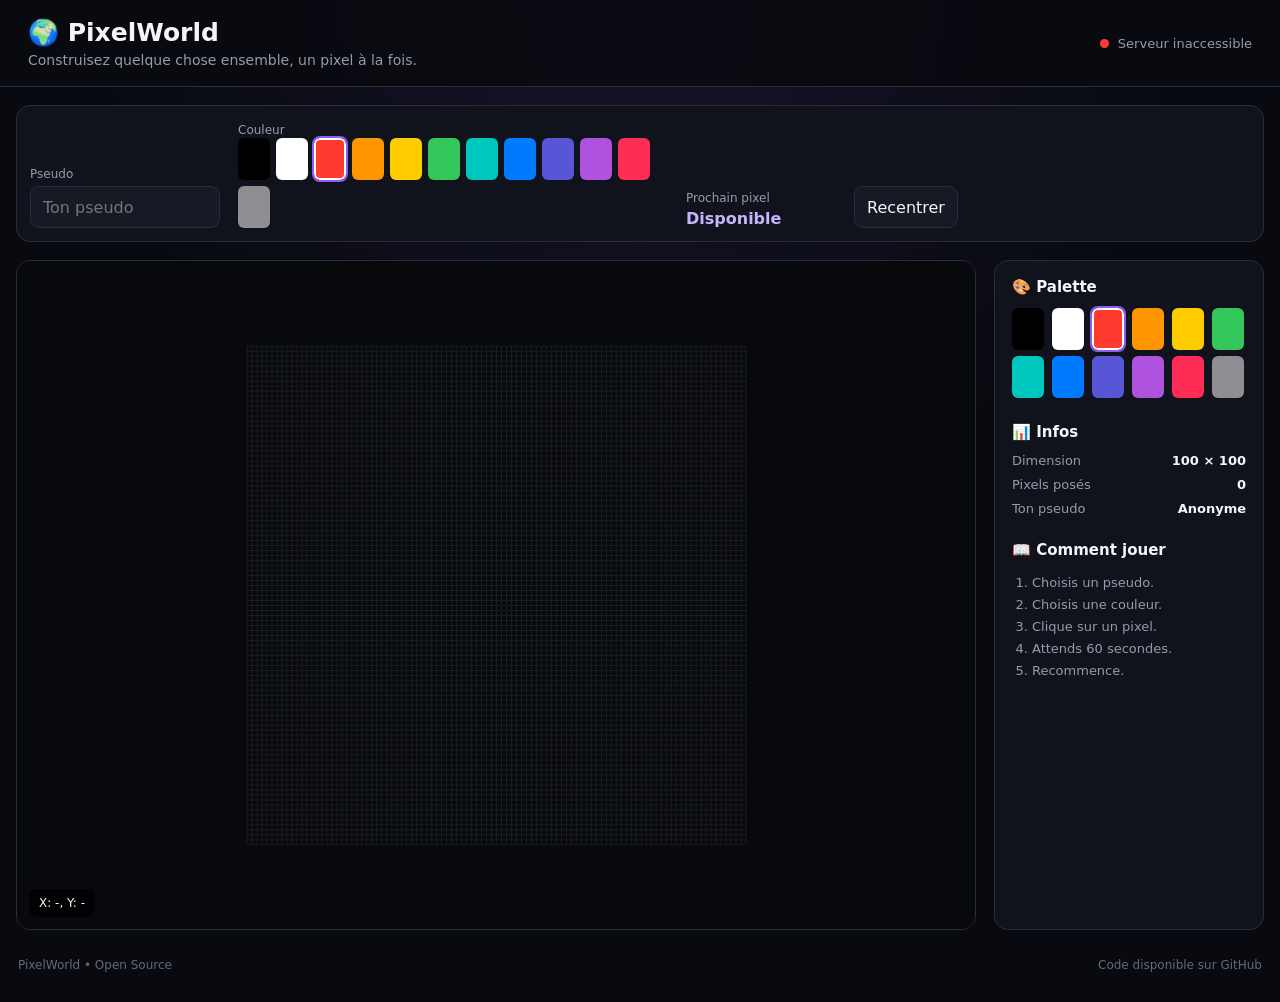
==== index.html @ adfcb213 "Add files via upload" ====
<!DOCTYPE html>
<html lang="fr">
<head>
<meta charset="UTF-8">
<meta name="viewport" content="width=device-width, initial-scale=1.0">
<title>PixelWorld 🌍</title>
<link rel="stylesheet" href="style.css">
</head>
<body>
<header>
  <div>
    <h1>🌍 PixelWorld</h1>
    <p>Construisez quelque chose ensemble, un pixel à la fois.</p>
  </div>
  <div class="status"><span id="connectionDot"></span><span id="connectionText">Connexion...</span></div>
</header>

<main>
<section class="toolbar">
  <div class="player">
    <label for="username">Pseudo</label>
    <input id="username" maxlength="20" placeholder="Ton pseudo">
  </div>
  <div>
    <span class="label">Couleur</span>
    <div id="palette" class="palette"></div>
  </div>
  <div class="cooldown-box"><span>Prochain pixel</span><strong id="cooldown">Disponible</strong></div>
  <button id="resetView" type="button">Recentrer</button>
</section>

<section class="game">
  <div class="map-wrapper" id="mapWrapper">
    <canvas id="canvas"></canvas>
    <div id="coordinates">X: -, Y: -</div>
    <div id="message" role="status"></div>
  </div>

  <aside>
    <h2>🎨 Palette</h2>
    <div id="paletteSide"></div>
    <h2>📊 Infos</h2>
    <div class="stats">
      <div><span>Dimension</span><strong>100 × 100</strong></div>
      <div><span>Pixels posés</span><strong id="pixelCount">0</strong></div>
      <div><span>Ton pseudo</span><strong id="playerDisplay">-</strong></div>
    </div>
    <h2>📖 Comment jouer</h2>
    <ol>
      <li>Choisis un pseudo.</li>
      <li>Choisis une couleur.</li>
      <li>Clique sur un pixel.</li>
      <li>Attends 60 secondes.</li>
      <li>Recommence.</li>
    </ol>
  </aside>
</section>
</main>

<footer><span>PixelWorld • Open Source</span><span>Code disponible sur GitHub</span></footer>
<script src="script.js"></script>
</body>
</html>
---- style.css ----
*{box-sizing:border-box}
:root{--bg:#090a10;--panel:#11131c;--panel2:#171a25;--border:#292d3d;--text:#f4f5f7;--muted:#969bab;--accent:#8b5cf6}
body{margin:0;min-height:100vh;background:radial-gradient(circle at top,#171329 0,var(--bg) 45%);color:var(--text);font-family:Inter,system-ui,Arial,sans-serif}
header{min-height:86px;padding:18px 28px;border-bottom:1px solid var(--border);background:rgba(9,10,16,.9);display:flex;justify-content:space-between;align-items:center;gap:20px}
h1{margin:0;font-size:25px} header p{margin:5px 0 0;color:var(--muted);font-size:14px}
.status{display:flex;align-items:center;gap:9px;color:var(--muted);font-size:13px}
#connectionDot{width:9px;height:9px;border-radius:50%;background:#f59e0b}
main{width:min(1500px,calc(100% - 32px));margin:18px auto}
.toolbar{background:var(--panel);border:1px solid var(--border);border-radius:14px;padding:13px;display:flex;align-items:end;gap:18px;flex-wrap:wrap}
.player{display:flex;flex-direction:column;gap:5px}
label,.label,.cooldown-box span{color:var(--muted);font-size:12px}
input,button{min-height:42px;border:1px solid var(--border);border-radius:9px;background:var(--panel2);color:var(--text);padding:0 12px;font:inherit}
input{width:190px} button{cursor:pointer} button:hover{border-color:#595f76}
.cooldown-box{min-width:150px;display:flex;flex-direction:column;gap:4px}.cooldown-box strong{color:#c4b5fd}
.game{margin-top:18px;display:grid;grid-template-columns:minmax(0,1fr) 270px;gap:18px}
.map-wrapper{position:relative;min-height:620px;height:calc(100vh - 230px);max-height:850px;overflow:hidden;border:1px solid var(--border);border-radius:14px;background:#07080c;cursor:crosshair;touch-action:none}
canvas{display:block;width:100%;height:100%}
#coordinates{position:absolute;left:12px;bottom:12px;background:rgba(0,0,0,.72);padding:7px 10px;border-radius:7px;font-size:12px;pointer-events:none}
#message{position:absolute;left:50%;top:18px;transform:translateX(-50%);padding:9px 14px;background:rgba(20,22,31,.95);border:1px solid var(--border);border-radius:9px;opacity:0;pointer-events:none;transition:opacity .2s;white-space:nowrap}
#message.show{opacity:1}
aside{background:var(--panel);border:1px solid var(--border);border-radius:14px;padding:17px}
aside h2{font-size:15px;margin:0 0 12px} aside h2:not(:first-child){margin-top:25px}
.palette{display:flex;gap:6px;flex-wrap:wrap;max-width:430px}
.color{width:32px;height:32px;border:2px solid transparent;border-radius:6px;cursor:pointer;padding:0}
.color.selected{border-color:white;outline:2px solid var(--accent)}
#paletteSide{display:grid;grid-template-columns:repeat(6,1fr);gap:6px}
.stats{display:flex;flex-direction:column;gap:9px}.stats div{display:flex;justify-content:space-between;gap:10px;font-size:13px}.stats span{color:var(--muted)}
ol{color:var(--muted);padding-left:20px;font-size:13px;line-height:1.7}
footer{width:min(1500px,calc(100% - 32px));margin:0 auto 20px;padding:10px 2px;display:flex;justify-content:space-between;color:#656978;font-size:12px}
@media(max-width:900px){.game{grid-template-columns:1fr}.map-wrapper{height:65vh;min-height:450px}aside{display:none}}
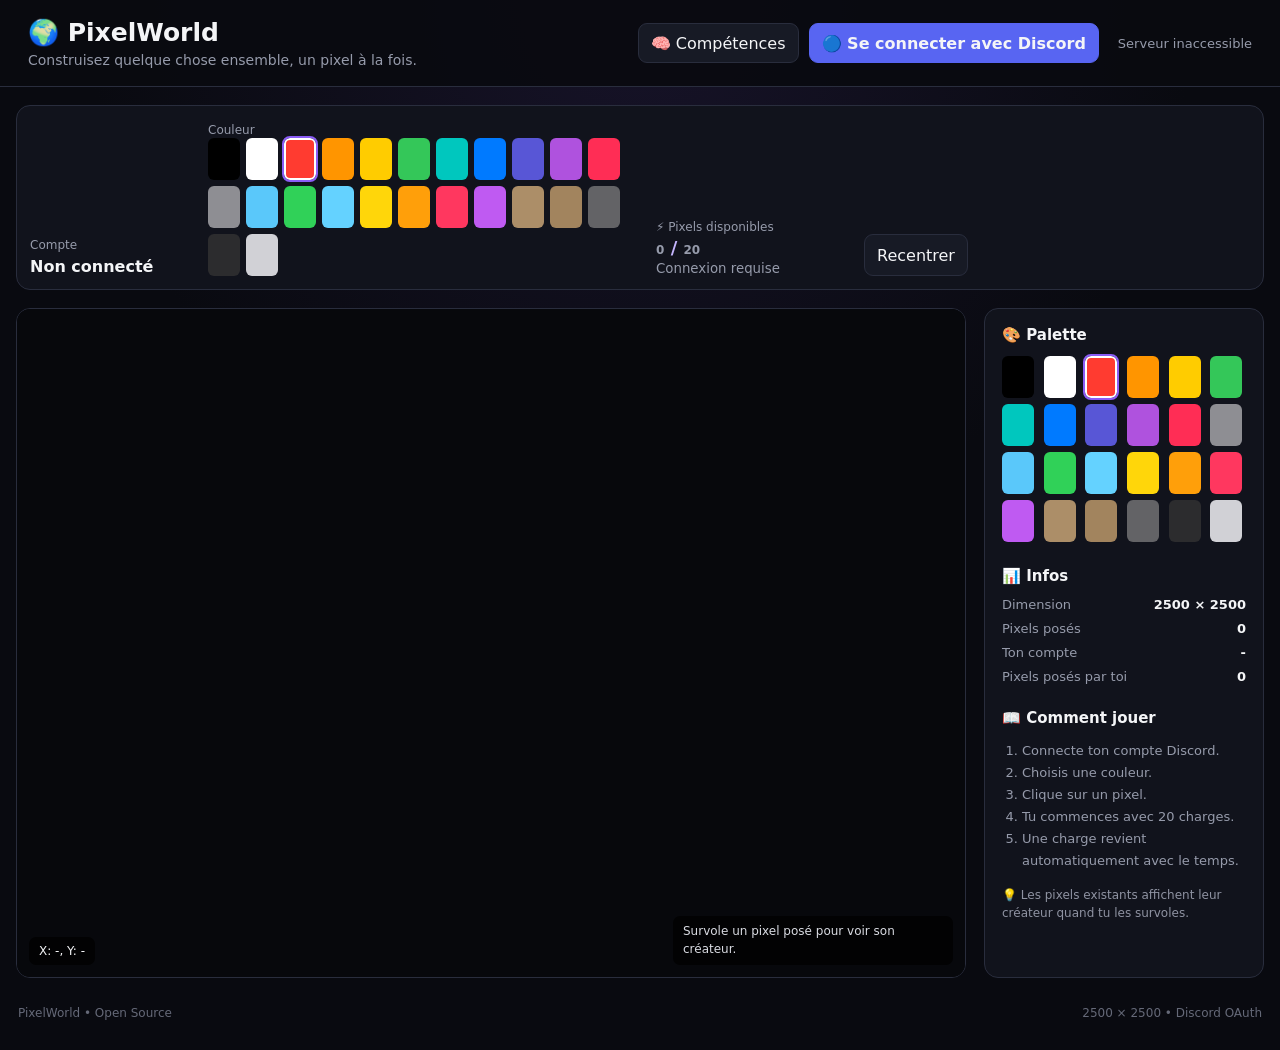
==== commit db8bd10a: "Add files via upload" ====
--- a/index.html
+++ b/index.html
@@ -12,20 +12,28 @@
     <h1>🌍 PixelWorld</h1>
     <p>Construisez quelque chose ensemble, un pixel à la fois.</p>
   </div>
-  <div class="status"><span id="connectionDot"></span><span id="connectionText">Connexion...</span></div>
+  <div class="header-actions">
+    <a class="top-button" href="skills.html">🧠 Compétences</a>
+    <div id="accountArea"></div>
+    <div class="status"><span id="connectionDot"></span><span id="connectionText">Connexion...</span></div>
+  </div>
 </header>
 
 <main>
 <section class="toolbar">
-  <div class="player">
-    <label for="username">Pseudo</label>
-    <input id="username" maxlength="20" placeholder="Ton pseudo">
+  <div class="player" id="playerBox">
+    <span class="label">Compte</span>
+    <strong id="playerDisplay">Non connecté</strong>
   </div>
   <div>
     <span class="label">Couleur</span>
     <div id="palette" class="palette"></div>
   </div>
-  <div class="cooldown-box"><span>Prochain pixel</span><strong id="cooldown">Disponible</strong></div>
+  <div class="charge-box">
+    <span>⚡ Pixels disponibles</span>
+    <strong><span id="pixelBalance">0</span> / <span id="pixelMax">20</span></strong>
+    <small id="rechargeText">Connexion requise</small>
+  </div>
   <button id="resetView" type="button">Recentrer</button>
 </section>
 
@@ -33,6 +41,7 @@
   <div class="map-wrapper" id="mapWrapper">
     <canvas id="canvas"></canvas>
     <div id="coordinates">X: -, Y: -</div>
+    <div id="pixelInfo">Survole un pixel posé pour voir son créateur.</div>
     <div id="message" role="status"></div>
   </div>
 
@@ -41,23 +50,25 @@
     <div id="paletteSide"></div>
     <h2>📊 Infos</h2>
     <div class="stats">
-      <div><span>Dimension</span><strong>100 × 100</strong></div>
+      <div><span>Dimension</span><strong>2500 × 2500</strong></div>
       <div><span>Pixels posés</span><strong id="pixelCount">0</strong></div>
-      <div><span>Ton pseudo</span><strong id="playerDisplay">-</strong></div>
+      <div><span>Ton compte</span><strong id="playerDisplaySide">-</strong></div>
+      <div><span>Pixels posés par toi</span><strong id="totalPlaced">0</strong></div>
     </div>
     <h2>📖 Comment jouer</h2>
     <ol>
-      <li>Choisis un pseudo.</li>
+      <li>Connecte ton compte Discord.</li>
       <li>Choisis une couleur.</li>
       <li>Clique sur un pixel.</li>
-      <li>Attends 60 secondes.</li>
-      <li>Recommence.</li>
+      <li>Tu commences avec 20 charges.</li>
+      <li>Une charge revient automatiquement avec le temps.</li>
     </ol>
+    <p class="hint">💡 Les pixels existants affichent leur créateur quand tu les survoles.</p>
   </aside>
 </section>
 </main>
 
-<footer><span>PixelWorld • Open Source</span><span>Code disponible sur GitHub</span></footer>
+<footer><span>PixelWorld • Open Source</span><span>2500 × 2500 • Discord OAuth</span></footer>
 <script src="script.js"></script>
 </body>
 </html>
--- a/style.css
+++ b/style.css
@@ -1,30 +1,11 @@
 *{box-sizing:border-box}
-:root{--bg:#090a10;--panel:#11131c;--panel2:#171a25;--border:#292d3d;--text:#f4f5f7;--muted:#969bab;--accent:#8b5cf6}
+:root{--bg:#090a10;--panel:#11131c;--panel2:#171a25;--border:#292d3d;--text:#f4f5f7;--muted:#969bab;--accent:#8b5cf6;--discord:#5865f2}
 body{margin:0;min-height:100vh;background:radial-gradient(circle at top,#171329 0,var(--bg) 45%);color:var(--text);font-family:Inter,system-ui,Arial,sans-serif}
-header{min-height:86px;padding:18px 28px;border-bottom:1px solid var(--border);background:rgba(9,10,16,.9);display:flex;justify-content:space-between;align-items:center;gap:20px}
-h1{margin:0;font-size:25px} header p{margin:5px 0 0;color:var(--muted);font-size:14px}
-.status{display:flex;align-items:center;gap:9px;color:var(--muted);font-size:13px}
-#connectionDot{width:9px;height:9px;border-radius:50%;background:#f59e0b}
-main{width:min(1500px,calc(100% - 32px));margin:18px auto}
-.toolbar{background:var(--panel);border:1px solid var(--border);border-radius:14px;padding:13px;display:flex;align-items:end;gap:18px;flex-wrap:wrap}
-.player{display:flex;flex-direction:column;gap:5px}
-label,.label,.cooldown-box span{color:var(--muted);font-size:12px}
-input,button{min-height:42px;border:1px solid var(--border);border-radius:9px;background:var(--panel2);color:var(--text);padding:0 12px;font:inherit}
-input{width:190px} button{cursor:pointer} button:hover{border-color:#595f76}
-.cooldown-box{min-width:150px;display:flex;flex-direction:column;gap:4px}.cooldown-box strong{color:#c4b5fd}
-.game{margin-top:18px;display:grid;grid-template-columns:minmax(0,1fr) 270px;gap:18px}
-.map-wrapper{position:relative;min-height:620px;height:calc(100vh - 230px);max-height:850px;overflow:hidden;border:1px solid var(--border);border-radius:14px;background:#07080c;cursor:crosshair;touch-action:none}
-canvas{display:block;width:100%;height:100%}
-#coordinates{position:absolute;left:12px;bottom:12px;background:rgba(0,0,0,.72);padding:7px 10px;border-radius:7px;font-size:12px;pointer-events:none}
-#message{position:absolute;left:50%;top:18px;transform:translateX(-50%);padding:9px 14px;background:rgba(20,22,31,.95);border:1px solid var(--border);border-radius:9px;opacity:0;pointer-events:none;transition:opacity .2s;white-space:nowrap}
-#message.show{opacity:1}
-aside{background:var(--panel);border:1px solid var(--border);border-radius:14px;padding:17px}
-aside h2{font-size:15px;margin:0 0 12px} aside h2:not(:first-child){margin-top:25px}
-.palette{display:flex;gap:6px;flex-wrap:wrap;max-width:430px}
-.color{width:32px;height:32px;border:2px solid transparent;border-radius:6px;cursor:pointer;padding:0}
-.color.selected{border-color:white;outline:2px solid var(--accent)}
-#paletteSide{display:grid;grid-template-columns:repeat(6,1fr);gap:6px}
-.stats{display:flex;flex-direction:column;gap:9px}.stats div{display:flex;justify-content:space-between;gap:10px;font-size:13px}.stats span{color:var(--muted)}
-ol{color:var(--muted);padding-left:20px;font-size:13px;line-height:1.7}
+header{min-height:86px;padding:18px 28px;border-bottom:1px solid var(--border);background:rgba(9,10,16,.92);display:flex;justify-content:space-between;align-items:center;gap:20px}h1{margin:0;font-size:25px}header p{margin:5px 0 0;color:var(--muted);font-size:14px}
+.header-actions{display:flex;align-items:center;gap:10px;flex-wrap:wrap;justify-content:flex-end}.status{display:flex;align-items:center;gap:9px;color:var(--muted);font-size:13px}.account-name{color:#ddd;font-size:13px}.top-button,.discord-button{display:inline-flex;align-items:center;justify-content:center;min-height:40px;border:1px solid var(--border);border-radius:9px;background:var(--panel2);color:var(--text);padding:0 12px;text-decoration:none;font:inherit;cursor:pointer}.discord-button{background:var(--discord);border-color:var(--discord);font-weight:700}.top-button:hover,.discord-button:hover{filter:brightness(1.08)}
+main{width:min(1500px,calc(100% - 32px));margin:18px auto}.toolbar{background:var(--panel);border:1px solid var(--border);border-radius:14px;padding:13px;display:flex;align-items:end;gap:18px;flex-wrap:wrap}.player{display:flex;flex-direction:column;gap:5px;min-width:160px}label,.label,.charge-box span{color:var(--muted);font-size:12px}.charge-box{min-width:190px;display:flex;flex-direction:column;gap:3px}.charge-box strong{font-size:18px;color:#c4b5fd}.charge-box small{color:var(--muted)}button{min-height:42px;border:1px solid var(--border);border-radius:9px;background:var(--panel2);color:var(--text);padding:0 12px;font:inherit;cursor:pointer}button:hover{border-color:#595f76}button:disabled{opacity:.45;cursor:not-allowed}
+.game{margin-top:18px;display:grid;grid-template-columns:minmax(0,1fr) 280px;gap:18px}.map-wrapper{position:relative;min-height:620px;height:calc(100vh - 230px);max-height:850px;overflow:hidden;border:1px solid var(--border);border-radius:14px;background:#07080c;cursor:crosshair;touch-action:none}canvas{display:block;width:100%;height:100%}#coordinates,#pixelInfo{position:absolute;background:rgba(0,0,0,.78);padding:7px 10px;border-radius:7px;font-size:12px;pointer-events:none;max-width:280px}#coordinates{left:12px;bottom:12px}#pixelInfo{right:12px;bottom:12px;color:#d9dbe2;line-height:1.45}#message{position:absolute;left:50%;top:18px;transform:translateX(-50%);padding:9px 14px;background:rgba(20,22,31,.96);border:1px solid var(--border);border-radius:9px;opacity:0;pointer-events:none;transition:opacity .2s;white-space:nowrap;z-index:3}#message.show{opacity:1}
+aside,.skill-header,.skill-card{background:var(--panel);border:1px solid var(--border);border-radius:14px}aside{padding:17px}aside h2{font-size:15px;margin:0 0 12px}aside h2:not(:first-child){margin-top:25px}.palette{display:flex;gap:6px;flex-wrap:wrap;max-width:430px}.color{width:32px;height:32px;border:2px solid transparent;border-radius:6px;cursor:pointer;padding:0}.color.selected{border-color:white;outline:2px solid var(--accent)}#paletteSide{display:grid;grid-template-columns:repeat(6,1fr);gap:6px}.stats{display:flex;flex-direction:column;gap:9px}.stats div{display:flex;justify-content:space-between;gap:10px;font-size:13px}.stats span{color:var(--muted)}ol{color:var(--muted);padding-left:20px;font-size:13px;line-height:1.7}.hint{color:#8f93a2;font-size:12px;line-height:1.5}
+.skills-page{max-width:1200px}.skill-header{padding:20px;display:flex;justify-content:space-between;align-items:center;gap:20px}.skill-header h2{margin:0 0 5px}.skill-header p{margin:0;color:var(--muted)}.skill-stat{padding:12px 18px;border:1px solid var(--border);border-radius:10px;text-align:center}.skill-stat span{display:block;color:var(--muted);font-size:12px}.skill-stat strong{font-size:20px}.skill-tree{display:grid;grid-template-columns:repeat(3,1fr);gap:18px;margin-top:18px}.skill-card{padding:24px;text-align:center}.skill-icon{font-size:42px}.skill-card h3{margin:10px 0 7px;font-size:20px}.skill-card p{color:var(--muted);font-size:13px;min-height:38px}.skill-card ul{text-align:left;color:#aeb2bf;font-size:13px;line-height:1.7;padding-left:20px}.level{margin:14px 0;color:#c4b5fd;font-weight:700}.skill-button{width:100%;margin-top:10px}.skill-message{min-height:28px;margin:16px auto;text-align:center;color:#c4b5fd}
 footer{width:min(1500px,calc(100% - 32px));margin:0 auto 20px;padding:10px 2px;display:flex;justify-content:space-between;color:#656978;font-size:12px}
-@media(max-width:900px){.game{grid-template-columns:1fr}.map-wrapper{height:65vh;min-height:450px}aside{display:none}}
+@media(max-width:1000px){.game{grid-template-columns:1fr}.map-wrapper{height:65vh;min-height:450px}aside{display:none}.skill-tree{grid-template-columns:1fr}}@media(max-width:700px){header{align-items:flex-start;flex-direction:column}.header-actions{justify-content:flex-start}.skill-header{flex-direction:column;align-items:stretch;text-align:center}}
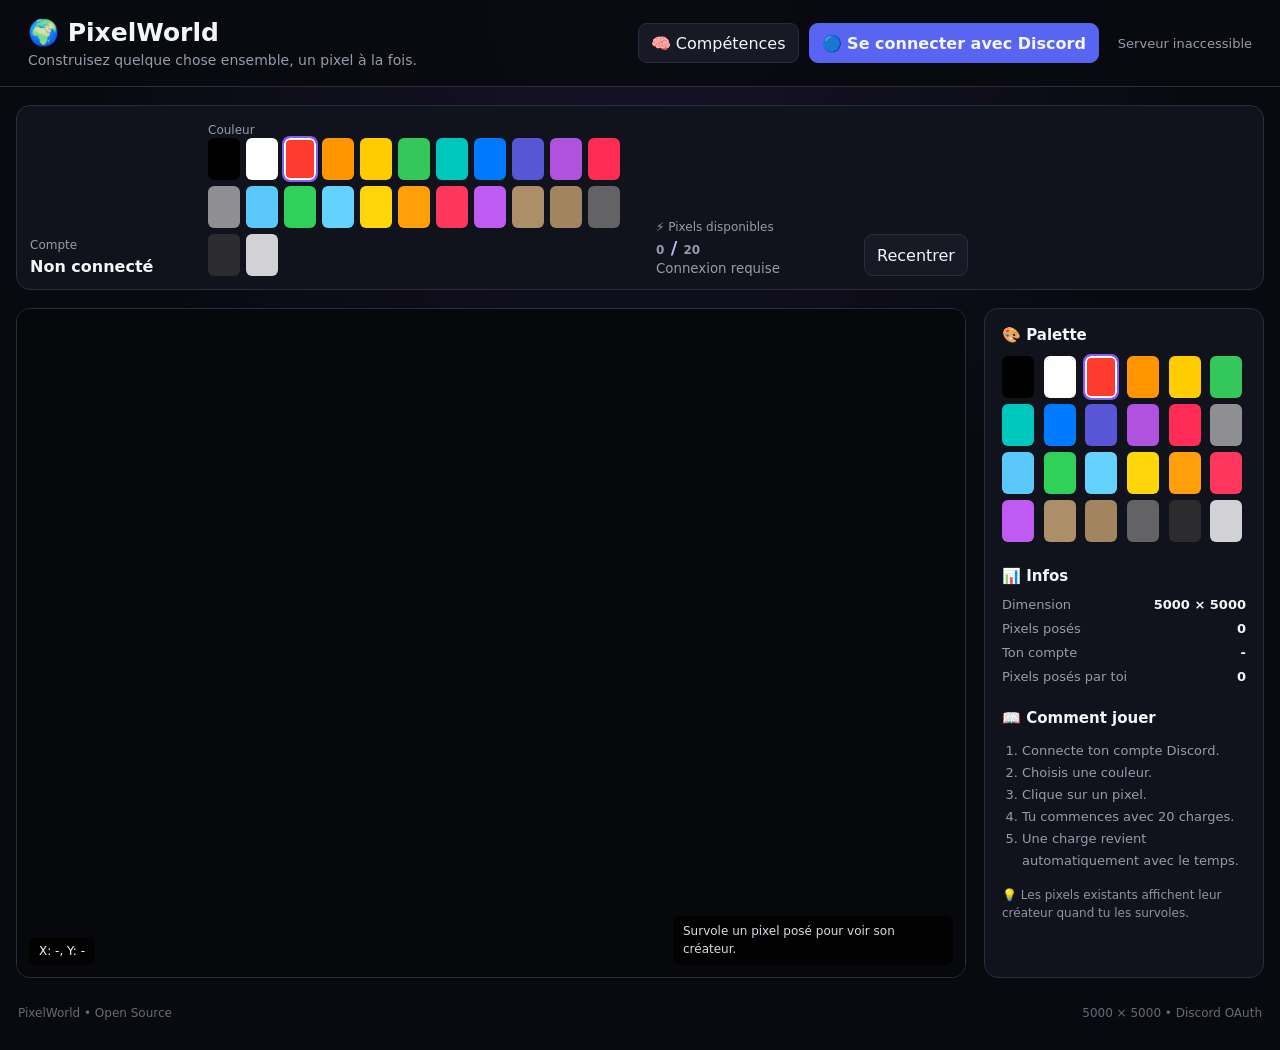
==== commit 122afcd5: "Update dimensions from 2500x2500 to 5000x5000" ====
--- a/index.html
+++ b/index.html
@@ -50,7 +50,7 @@
     <div id="paletteSide"></div>
     <h2>📊 Infos</h2>
     <div class="stats">
-      <div><span>Dimension</span><strong>2500 × 2500</strong></div>
+      <div><span>Dimension</span><strong>5000 × 5000</strong></div>
       <div><span>Pixels posés</span><strong id="pixelCount">0</strong></div>
       <div><span>Ton compte</span><strong id="playerDisplaySide">-</strong></div>
       <div><span>Pixels posés par toi</span><strong id="totalPlaced">0</strong></div>
@@ -68,7 +68,7 @@
 </section>
 </main>
 
-<footer><span>PixelWorld • Open Source</span><span>2500 × 2500 • Discord OAuth</span></footer>
+<footer><span>PixelWorld • Open Source</span><span>5000 × 5000 • Discord OAuth</span></footer>
 <script src="script.js"></script>
 </body>
 </html>
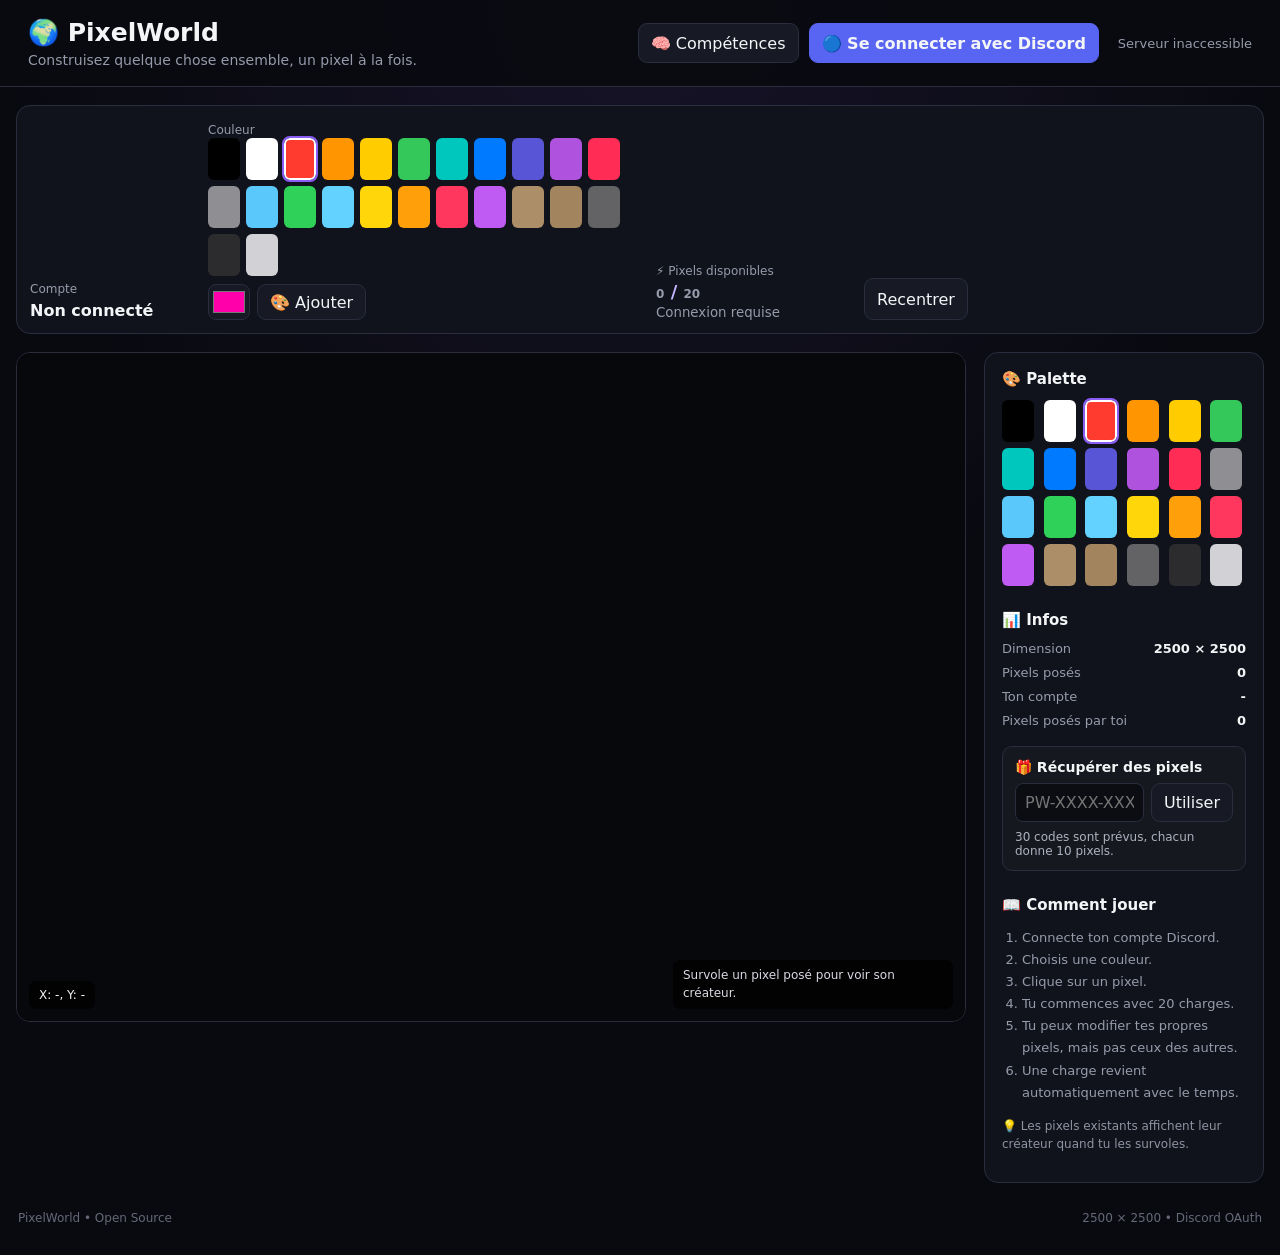
==== commit ff5a591a: "Add files via upload" ====
--- a/index.html
+++ b/index.html
@@ -28,6 +28,10 @@
   <div>
     <span class="label">Couleur</span>
     <div id="palette" class="palette"></div>
+    <div class="custom-color-box" style="margin-top:8px">
+      <input id="customColor" type="color" value="#ff00aa" title="Choisir une couleur personnalisée">
+      <button id="addCustomColor" type="button">🎨 Ajouter</button>
+    </div>
   </div>
   <div class="charge-box">
     <span>⚡ Pixels disponibles</span>
@@ -50,10 +54,15 @@
     <div id="paletteSide"></div>
     <h2>📊 Infos</h2>
     <div class="stats">
-      <div><span>Dimension</span><strong>5000 × 5000</strong></div>
+      <div><span>Dimension</span><strong>2500 × 2500</strong></div>
       <div><span>Pixels posés</span><strong id="pixelCount">0</strong></div>
       <div><span>Ton compte</span><strong id="playerDisplaySide">-</strong></div>
       <div><span>Pixels posés par toi</span><strong id="totalPlaced">0</strong></div>
+    </div>
+    <div class="code-box">
+      <h3>🎁 Récupérer des pixels</h3>
+      <div class="code-row"><input id="codeInput" maxlength="20" placeholder="PW-XXXX-XXXX"><button id="redeemCodeBtn" type="button">Utiliser</button></div>
+      <div id="codeStatus" class="code-status">30 codes sont prévus, chacun donne 10 pixels.</div>
     </div>
     <h2>📖 Comment jouer</h2>
     <ol>
@@ -61,6 +70,7 @@
       <li>Choisis une couleur.</li>
       <li>Clique sur un pixel.</li>
       <li>Tu commences avec 20 charges.</li>
+      <li>Tu peux modifier tes propres pixels, mais pas ceux des autres.</li>
       <li>Une charge revient automatiquement avec le temps.</li>
     </ol>
     <p class="hint">💡 Les pixels existants affichent leur créateur quand tu les survoles.</p>
@@ -68,7 +78,7 @@
 </section>
 </main>
 
-<footer><span>PixelWorld • Open Source</span><span>5000 × 5000 • Discord OAuth</span></footer>
+<footer><span>PixelWorld • Open Source</span><span>2500 × 2500 • Discord OAuth</span></footer>
 <script src="script.js"></script>
 </body>
 </html>
--- a/style.css
+++ b/style.css
@@ -9,3 +9,4 @@
 .skills-page{max-width:1200px}.skill-header{padding:20px;display:flex;justify-content:space-between;align-items:center;gap:20px}.skill-header h2{margin:0 0 5px}.skill-header p{margin:0;color:var(--muted)}.skill-stat{padding:12px 18px;border:1px solid var(--border);border-radius:10px;text-align:center}.skill-stat span{display:block;color:var(--muted);font-size:12px}.skill-stat strong{font-size:20px}.skill-tree{display:grid;grid-template-columns:repeat(3,1fr);gap:18px;margin-top:18px}.skill-card{padding:24px;text-align:center}.skill-icon{font-size:42px}.skill-card h3{margin:10px 0 7px;font-size:20px}.skill-card p{color:var(--muted);font-size:13px;min-height:38px}.skill-card ul{text-align:left;color:#aeb2bf;font-size:13px;line-height:1.7;padding-left:20px}.level{margin:14px 0;color:#c4b5fd;font-weight:700}.skill-button{width:100%;margin-top:10px}.skill-message{min-height:28px;margin:16px auto;text-align:center;color:#c4b5fd}
 footer{width:min(1500px,calc(100% - 32px));margin:0 auto 20px;padding:10px 2px;display:flex;justify-content:space-between;color:#656978;font-size:12px}
 @media(max-width:1000px){.game{grid-template-columns:1fr}.map-wrapper{height:65vh;min-height:450px}aside{display:none}.skill-tree{grid-template-columns:1fr}}@media(max-width:700px){header{align-items:flex-start;flex-direction:column}.header-actions{justify-content:flex-start}.skill-header{flex-direction:column;align-items:stretch;text-align:center}}
+.custom-color-box{display:flex;align-items:center;gap:7px;flex-wrap:wrap}.custom-color-box input[type=color]{width:42px;height:36px;padding:2px;border:1px solid var(--border);border-radius:8px;background:var(--panel2);cursor:pointer}.custom-color-box button{min-height:36px}.skill-progress{height:8px;background:#202331;border-radius:99px;overflow:hidden;margin:10px 0 8px}.skill-progress>div{height:100%;width:0;background:var(--accent);transition:width .2s}.skill-stat-line{display:block;color:#ddd;margin-bottom:8px}.code-box{margin-top:18px;padding:12px;border:1px solid var(--border);border-radius:10px;background:rgba(255,255,255,.02)}.code-box h3{margin:0 0 8px;font-size:14px}.code-row{display:flex;gap:7px}.code-row input{min-width:0;flex:1;background:#0b0d13;color:var(--text);border:1px solid var(--border);border-radius:8px;padding:9px;font:inherit;text-transform:uppercase}.code-row button{min-height:38px}.code-status{margin-top:8px;color:#aeb2bf;font-size:12px;min-height:17px}
